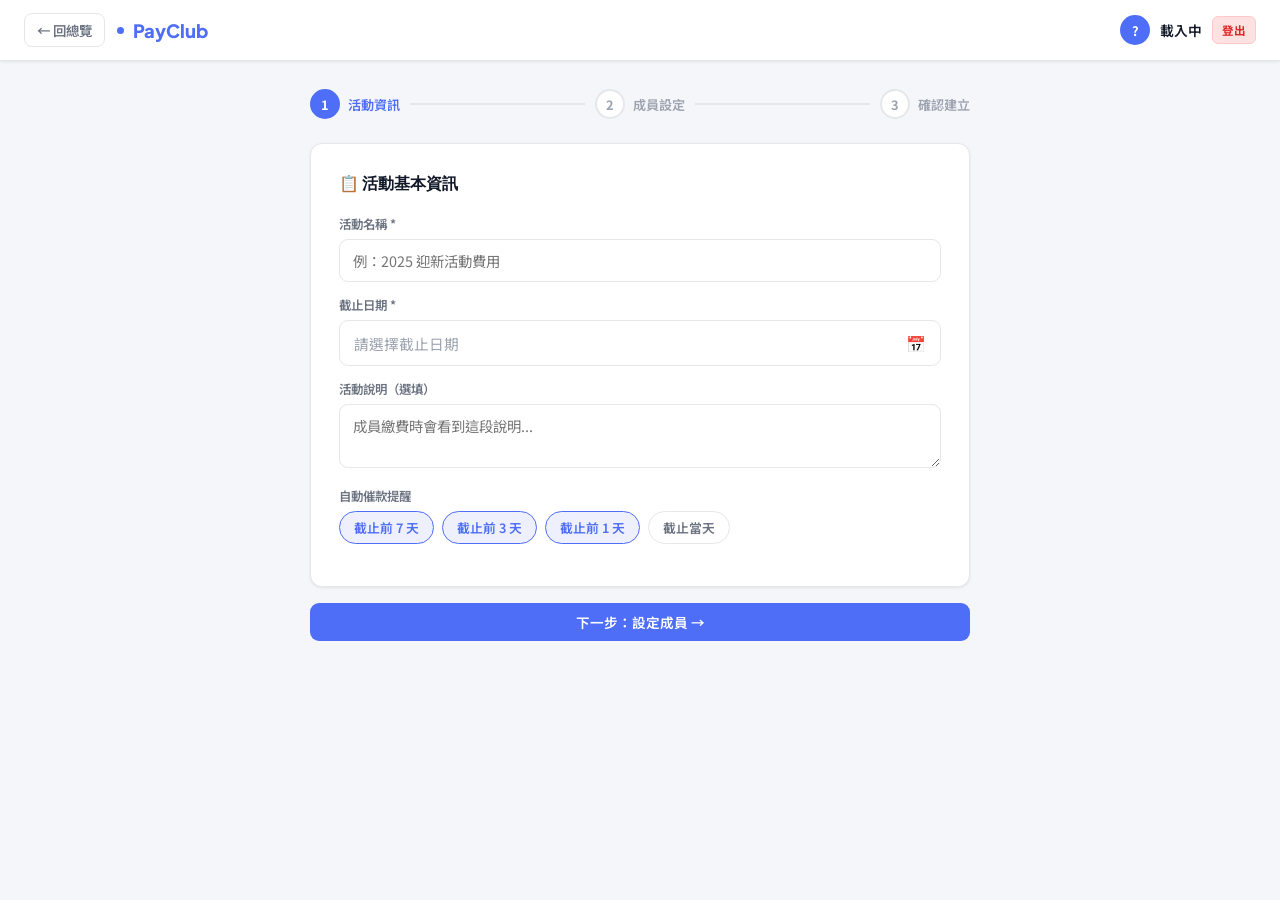
==== create.html @ ffce6f08 "Add files via upload" ====
<!DOCTYPE html>
<html lang="zh-TW">
<head>
<meta charset="UTF-8"><meta name="viewport" content="width=device-width, initial-scale=1.0">
<title>建立活動 — PayClub</title>
<link href="https://fonts.googleapis.com/css2?family=Plus+Jakarta+Sans:wght@700;800&family=Noto+Sans+TC:wght@400;500;600;700&display=swap" rel="stylesheet">
<link rel="stylesheet" href="shared.css"><script src="pc_auth.js"></script>
<style>
body{background:var(--bg);min-height:100vh;}
.top-nav{background:var(--white);border-bottom:1px solid var(--border);padding:13px 24px;display:flex;align-items:center;gap:12px;position:sticky;top:0;z-index:50;box-shadow:var(--shadow);}
.nav-back{display:inline-flex;align-items:center;gap:5px;color:var(--text2);font-size:0.84rem;font-weight:600;text-decoration:none;padding:6px 12px;border:1.5px solid var(--border);border-radius:8px;transition:all 0.15s;background:transparent;cursor:pointer;font-family:'Noto Sans TC',sans-serif;}
.nav-back:hover{border-color:var(--border2);background:var(--surface);color:var(--text);}
.nav-logo{font-family:'Plus Jakarta Sans',sans-serif;font-weight:800;font-size:1.15rem;color:var(--accent);display:flex;align-items:center;gap:7px;}
.nav-right{display:flex;align-items:center;gap:10px;margin-left:auto;}
.nav-avatar{width:30px;height:30px;border-radius:50%;background:var(--accent);color:#fff;display:flex;align-items:center;justify-content:center;font-size:0.8rem;font-weight:700;}
/* Steps */
.steps-wrap{max-width:700px;margin:28px auto 0;padding:0 20px;}
.steps{display:flex;align-items:center;width:100%;margin-bottom:24px;}
.step-item{display:flex;align-items:center;gap:8px;flex-shrink:0;}
.step-circle{width:30px;height:30px;border-radius:50%;border:2px solid var(--border);background:var(--white);display:flex;align-items:center;justify-content:center;font-size:0.8rem;font-weight:700;color:var(--text3);transition:all 0.25s;flex-shrink:0;}
.step-item.active .step-circle{border-color:var(--accent);background:var(--accent);color:#fff;}
.step-item.done .step-circle{border-color:var(--green);background:var(--green);color:#fff;}
.step-label{font-size:0.82rem;font-weight:600;color:var(--text3);}
.step-item.active .step-label{color:var(--accent);}
.step-item.done .step-label{color:var(--green);}
.step-line{flex:1;height:2px;background:var(--border);margin:0 10px;}
.step-line.done{background:var(--green);}
/* Form card */
.form-card{background:var(--white);border:1px solid var(--border);border-radius:var(--radius);padding:28px;margin-bottom:16px;box-shadow:var(--shadow);}
.form-card-title{font-family:'Plus Jakarta Sans',sans-serif;font-size:1rem;font-weight:700;margin-bottom:20px;display:flex;align-items:center;gap:8px;}
.btn-row{display:flex;gap:10px;margin-top:4px;}
/* Calendar date picker */
.date-picker-wrap{position:relative;}
.date-display{display:flex;align-items:center;justify-content:space-between;padding:10px 14px;border:1.5px solid var(--border);border-radius:9px;cursor:pointer;background:var(--white);transition:border-color 0.15s;user-select:none;}
.date-display:hover{border-color:var(--accent);}
.date-display.open{border-color:var(--accent);box-shadow:0 0 0 3px var(--accent-light);}
.date-display-text{font-size:0.92rem;font-weight:600;color:var(--text);}
.date-display-text.placeholder{color:var(--text3);font-weight:400;}
.calendar-icon{color:var(--text3);font-size:1rem;}
.calendar-popup{position:absolute;top:calc(100% + 6px);left:0;z-index:100;background:var(--white);border:1px solid var(--border);border-radius:12px;box-shadow:0 8px 32px rgba(0,0,0,0.12);padding:16px;min-width:280px;display:none;}
.calendar-popup.show{display:block;}
.cal-header{display:flex;align-items:center;justify-content:space-between;margin-bottom:14px;}
.cal-title{font-family:'Plus Jakarta Sans',sans-serif;font-size:0.95rem;font-weight:700;color:var(--text);}
.cal-nav{background:none;border:none;cursor:pointer;color:var(--text2);font-size:1.1rem;padding:4px 8px;border-radius:6px;transition:all 0.15s;}
.cal-nav:hover{background:var(--surface);color:var(--text);}
.cal-grid{display:grid;grid-template-columns:repeat(7,1fr);gap:2px;}
.cal-day-label{text-align:center;font-size:0.7rem;font-weight:700;color:var(--text3);padding:4px 0;}
.cal-day{text-align:center;padding:7px 4px;border-radius:8px;font-size:0.84rem;cursor:pointer;transition:all 0.15s;color:var(--text);}
.cal-day:hover:not(.disabled):not(.empty){background:var(--accent-light);color:var(--accent);}
.cal-day.selected{background:var(--accent);color:#fff;font-weight:700;}
.cal-day.today{font-weight:700;color:var(--accent);}
.cal-day.disabled{color:var(--text3);cursor:default;opacity:0.4;}
.cal-day.empty{cursor:default;}
/* Chips */
.chips{display:flex;gap:8px;flex-wrap:wrap;margin-top:6px;}
.chip{padding:6px 14px;border-radius:100px;font-size:0.8rem;font-weight:600;cursor:pointer;border:1.5px solid var(--border);background:var(--white);color:var(--text2);transition:all 0.15s;user-select:none;font-family:'Noto Sans TC',sans-serif;}
.chip.selected{border-color:var(--accent);background:var(--accent-light);color:var(--accent);}
/* Member stuff */
.info-note{background:var(--accent-light);border:1px solid #c7d2fe;border-radius:8px;padding:10px 14px;font-size:0.8rem;color:var(--accent);line-height:1.6;margin-bottom:14px;}
.member-add-row{display:grid;grid-template-columns:1fr auto;gap:10px;margin-bottom:12px;align-items:start;}
.member-list{display:flex;flex-direction:column;gap:6px;}
.member-tag{display:flex;align-items:center;justify-content:space-between;background:var(--surface);border:1px solid var(--border);border-radius:8px;padding:10px 14px;gap:8px;}
.member-tag-left{display:flex;align-items:center;gap:8px;flex:1;flex-wrap:wrap;}
.m-av-sm{width:26px;height:26px;border-radius:50%;background:#4f6ef7;display:flex;align-items:center;justify-content:center;font-size:0.7rem;font-weight:700;color:#fff;flex-shrink:0;}
.m-email-text{font-size:0.84rem;font-weight:600;}
.m-remove{background:none;border:none;color:var(--text3);cursor:pointer;font-size:1rem;flex-shrink:0;}
.m-remove:hover{color:var(--red);}
.role-chips{display:flex;gap:6px;flex-wrap:wrap;}
.role-chip{padding:5px 13px;border-radius:100px;font-size:0.78rem;font-weight:600;cursor:pointer;border:1.5px solid var(--border);background:var(--white);color:var(--text2);transition:all 0.15s;user-select:none;font-family:'Noto Sans TC',sans-serif;}
.role-chip.sel-payer{border-color:var(--accent);background:var(--accent-light);color:var(--accent);}
.role-chip.sel-counter{border-color:var(--orange);background:var(--orange-light);color:var(--orange);}
.role-chip.sel-admin{border-color:var(--green);background:var(--green-light);color:var(--green);}
/* Preview */
.preview-grid{display:grid;grid-template-columns:1fr 1fr;gap:10px;margin-bottom:16px;}
.prev-box{background:var(--surface);border-radius:9px;padding:12px 14px;}
.prev-label{font-size:0.68rem;color:var(--text3);font-weight:600;text-transform:uppercase;letter-spacing:0.04em;margin-bottom:3px;}
.prev-val{font-weight:700;font-size:0.9rem;color:var(--text);}
.prev-table{width:100%;border-collapse:collapse;font-size:0.84rem;}
.prev-table th{background:var(--surface);padding:8px 12px;text-align:left;font-size:0.72rem;color:var(--text2);font-weight:700;}
.prev-table td{padding:8px 12px;border-bottom:1px solid var(--border);}
.prev-table tr:last-child td{border-bottom:none;}
/* Success */
.success-box{background:var(--green-light);border:1px solid #bbf7d0;border-radius:var(--radius);padding:32px;text-align:center;}
.invite-display{background:var(--white);border:2px dashed var(--accent);border-radius:12px;padding:16px 20px;margin:14px 0;cursor:pointer;transition:all 0.15s;}
.invite-display:hover{background:var(--accent-light);}
.invite-code-big{font-family:'Plus Jakarta Sans',sans-serif;font-size:2.2rem;font-weight:800;letter-spacing:0.18em;color:var(--accent);}
.link-box{background:var(--white);border:1.5px solid var(--border);border-radius:9px;padding:11px 14px;display:flex;align-items:center;gap:10px;margin:10px 0;}
.link-url{font-size:0.79rem;color:var(--accent);flex:1;word-break:break-all;}
.copy-sm{background:var(--accent);color:#fff;border:none;padding:6px 13px;border-radius:7px;font-size:0.76rem;font-weight:700;cursor:pointer;font-family:'Noto Sans TC',sans-serif;}
.content-wrap{max-width:700px;margin:0 auto;padding:0 20px 40px;}
</style>
</head>
<body>
<nav class="top-nav">
  <button class="nav-back" onclick="location.href='dashboard.html'">← 回總覽</button>
  <div class="nav-logo"><div style="width:7px;height:7px;background:var(--accent);border-radius:50%;display:inline-block;margin-right:2px"></div>PayClub</div>
  <div class="nav-right">
    <div class="nav-avatar" id="navAvatar">?</div>
    <div style="font-size:0.86rem;font-weight:600" id="navName">載入中</div>
    <button class="logout-btn" onclick="PC_logout()">登出</button>
  </div>
</nav>

<div class="steps-wrap">
  <div class="steps">
    <div class="step-item active" id="si1"><div class="step-circle">1</div><div class="step-label">活動資訊</div></div>
    <div class="step-line" id="sl1"></div>
    <div class="step-item" id="si2"><div class="step-circle">2</div><div class="step-label">成員設定</div></div>
    <div class="step-line" id="sl2"></div>
    <div class="step-item" id="si3"><div class="step-circle">3</div><div class="step-label">確認建立</div></div>
  </div>
</div>

<div class="content-wrap">
  <!-- STEP 1 -->
  <div id="s1">
    <div class="form-card">
      <div class="form-card-title">📋 活動基本資訊</div>
      <div class="form-group">
        <label class="form-label">活動名稱 *</label>
        <input type="text" id="s1Title" class="form-input" placeholder="例：2025 迎新活動費用" onkeydown="if(event.key==='Enter')goStep2()">
      </div>
      <div class="form-group">
        <label class="form-label">截止日期 *</label>
        <div class="date-picker-wrap">
          <div class="date-display" id="dateDisplay" onclick="toggleCalendar()">
            <span class="date-display-text placeholder" id="dateDisplayText">請選擇截止日期</span>
            <span class="calendar-icon">📅</span>
          </div>
          <div class="calendar-popup" id="calendarPopup">
            <div class="cal-header">
              <button class="cal-nav" onclick="calNav(-1)">‹</button>
              <div class="cal-title" id="calTitle"></div>
              <button class="cal-nav" onclick="calNav(1)">›</button>
            </div>
            <div class="cal-grid" id="calGrid"></div>
          </div>
        </div>
      </div>
      <div class="form-group">
        <label class="form-label">活動說明（選填）</label>
        <textarea id="s1Desc" class="form-input" rows="2" placeholder="成員繳費時會看到這段說明..."></textarea>
      </div>
      <div class="form-group">
        <label class="form-label">自動催款提醒</label>
        <div class="chips">
          <div class="chip selected" onclick="this.classList.toggle('selected')">截止前 7 天</div>
          <div class="chip selected" onclick="this.classList.toggle('selected')">截止前 3 天</div>
          <div class="chip selected" onclick="this.classList.toggle('selected')">截止前 1 天</div>
          <div class="chip" onclick="this.classList.toggle('selected')">截止當天</div>
        </div>
      </div>
    </div>
    <div class="btn-row"><button class="btn btn-primary" style="flex:1;justify-content:center" onclick="goStep2()">下一步：設定成員 →</button></div>
  </div>

  <!-- STEP 2 -->
  <div id="s2" style="display:none">
    <div class="form-card">
      <div class="form-card-title">👥 預先邀請成員（選填）</div>
      <div class="info-note">💡 預先邀請的成員會收到通知確認是否加入。確認前狀態為「未加入」。繳費者也可透過邀請碼自行申請。</div>
      <div class="member-add-row">
        <div>
          <input type="email" id="addEmail" class="form-input" placeholder="member@email.com" onkeydown="if(event.key==='Enter')addMember()" style="margin-bottom:8px">
          <div style="font-size:0.78rem;font-weight:600;color:var(--text2);margin-bottom:6px">選擇在此活動的角色（可多選）</div>
          <div class="role-chips" id="roleChipsInput">
            <div class="role-chip" data-role="payer" onclick="toggleRoleChip(this)">💳 繳費者</div>
            <div class="role-chip" data-role="counter" onclick="toggleRoleChip(this)">📊 統計者</div>
            <div class="role-chip" data-role="admin" onclick="toggleRoleChip(this)">👑 管理員</div>
          </div>
        </div>
        <button class="btn btn-primary" onclick="addMember()" style="align-self:flex-start;white-space:nowrap">＋ 新增</button>
      </div>
      <div class="member-list" id="memberList">
        <div style="text-align:center;padding:16px;color:var(--text3);font-size:0.84rem">尚未預先邀請成員</div>
      </div>
    </div>
    <div class="btn-row">
      <button class="btn btn-ghost" onclick="goStep(1)">← 上一步</button>
      <button class="btn btn-primary" style="flex:1;justify-content:center" onclick="goStep3()">下一步：確認建立 →</button>
    </div>
  </div>

  <!-- STEP 3 -->
  <div id="s3" style="display:none">
    <div class="form-card">
      <div class="form-card-title">✅ 確認活動資訊</div>
      <div class="preview-grid" id="previewInfo"></div>
      <div style="font-size:0.78rem;font-weight:700;color:var(--text2);margin-bottom:8px;text-transform:uppercase;letter-spacing:0.04em">預先邀請成員</div>
      <table class="prev-table"><thead><tr><th>Email</th><th>角色</th></tr></thead><tbody id="previewMembers"></tbody></table>
    </div>
    <div class="btn-row">
      <button class="btn btn-ghost" onclick="goStep(2)">← 上一步</button>
      <button class="btn btn-primary" style="flex:1;justify-content:center" onclick="submitCreate()">🚀 建立活動</button>
    </div>
  </div>

  <!-- SUCCESS -->
  <div id="sSuccess" style="display:none">
    <div class="success-box">
      <div style="font-size:2.2rem;margin-bottom:10px">🎉</div>
      <div style="font-family:'Plus Jakarta Sans',sans-serif;font-size:1.3rem;font-weight:800;margin-bottom:6px;color:var(--green)">活動建立成功！</div>
      <div style="font-size:0.88rem;color:var(--text2);margin-bottom:4px">已通知預先邀請的成員確認加入</div>
      <div class="invite-display" onclick="copyInviteCode()">
        <div class="invite-code-big" id="inviteCodeDisp">——</div>
        <div style="font-size:0.75rem;color:var(--text2);margin-top:5px">📋 點擊複製邀請碼</div>
      </div>
      <div style="font-size:0.78rem;color:var(--text2);margin-bottom:4px">或分享收款連結</div>
      <div class="link-box">
        <div class="link-url" id="generatedLink">—</div>
        <button class="copy-sm" onclick="copyLink()">複製</button>
      </div>
      <div style="display:flex;gap:10px;justify-content:center;margin-top:12px">
        <button class="btn btn-ghost" onclick="location.href='dashboard.html'">回總覽</button>
        <button class="btn btn-primary" onclick="goToEvent()">查看活動 →</button>
      </div>
    </div>
  </div>
</div>

<div class="toast" id="toast"></div>
<script>
// ── Calendar ──
let calYear, calMonth, selectedDate = null;

function initCalendar() {
  const def = new Date(); def.setDate(def.getDate() + 14);
  calYear = def.getFullYear(); calMonth = def.getMonth();
  renderCalendar();
}
function toggleCalendar() {
  const popup = document.getElementById('calendarPopup');
  const disp = document.getElementById('dateDisplay');
  popup.classList.toggle('show');
  disp.classList.toggle('open');
  // Close on outside click
  if (popup.classList.contains('show')) {
    setTimeout(() => document.addEventListener('click', closeCal), 0);
  }
}
function closeCal(e) {
  const wrap = document.querySelector('.date-picker-wrap');
  if (!wrap.contains(e.target)) {
    document.getElementById('calendarPopup').classList.remove('show');
    document.getElementById('dateDisplay').classList.remove('open');
    document.removeEventListener('click', closeCal);
  }
}
function calNav(dir) {
  calMonth += dir;
  if (calMonth > 11) { calMonth = 0; calYear++; }
  if (calMonth < 0) { calMonth = 11; calYear--; }
  renderCalendar();
}
function renderCalendar() {
  const months = ['1月','2月','3月','4月','5月','6月','7月','8月','9月','10月','11月','12月'];
  document.getElementById('calTitle').textContent = calYear + ' ' + months[calMonth];
  const grid = document.getElementById('calGrid');
  const days = ['日','一','二','三','四','五','六'];
  let html = days.map(d => `<div class="cal-day-label">${d}</div>`).join('');
  const firstDay = new Date(calYear, calMonth, 1).getDay();
  const daysInMonth = new Date(calYear, calMonth + 1, 0).getDate();
  const today = new Date(); today.setHours(0,0,0,0);
  for (let i = 0; i < firstDay; i++) html += `<div class="cal-day empty"></div>`;
  for (let d = 1; d <= daysInMonth; d++) {
    const date = new Date(calYear, calMonth, d);
    const isPast = date < today;
    const isToday = date.toDateString() === today.toDateString();
    const isSelected = selectedDate && date.toDateString() === selectedDate.toDateString();
    let cls = 'cal-day';
    if (isPast) cls += ' disabled';
    if (isToday) cls += ' today';
    if (isSelected) cls += ' selected';
    const click = isPast ? '' : `onclick="selectDate(${calYear},${calMonth},${d})"`;
    html += `<div class="${cls}" ${click}>${d}</div>`;
  }
  grid.innerHTML = html;
}
function selectDate(y, m, d) {
  selectedDate = new Date(y, m, d);
  const months = ['1月','2月','3月','4月','5月','6月','7月','8月','9月','10月','11月','12月'];
  const txt = document.getElementById('dateDisplayText');
  txt.textContent = y + '年 ' + months[m] + ' ' + d + '日';
  txt.classList.remove('placeholder');
  renderCalendar();
  // Close popup
  document.getElementById('calendarPopup').classList.remove('show');
  document.getElementById('dateDisplay').classList.remove('open');
  document.removeEventListener('click', closeCal);
}
function getSelectedDateStr() {
  if (!selectedDate) return null;
  const y = selectedDate.getFullYear();
  const m = String(selectedDate.getMonth() + 1).padStart(2, '0');
  const d = String(selectedDate.getDate()).padStart(2, '0');
  return `${y}-${m}-${d}`;
}

// ── Steps ──
function goStep(n) {
  [1,2,3].forEach(i => {
    document.getElementById('s'+i).style.display = i===n ? 'block' : 'none';
    document.getElementById('si'+i).className = 'step-item' + (i<n?' done':i===n?' active':'');
    if(i<3) document.getElementById('sl'+i).className = 'step-line' + (i<n?' done':'');
  });
  document.getElementById('sSuccess').style.display = 'none';
}
function goStep2() {
  const title = document.getElementById('s1Title').value.trim();
  if (!title) { PC_toast('請填寫活動名稱'); document.getElementById('s1Title').focus(); return; }
  if (!selectedDate) { PC_toast('請選擇截止日期'); return; }
  goStep(2);
}
function goStep3() {
  const dl = getSelectedDateStr();
  const title = document.getElementById('s1Title').value.trim();
  const months = ['1月','2月','3月','4月','5月','6月','7月','8月','9月','10月','11月','12月'];
  const dlDisplay = selectedDate ? selectedDate.getFullYear()+'年 '+months[selectedDate.getMonth()]+' '+selectedDate.getDate()+'日' : '';
  document.getElementById('previewInfo').innerHTML = `
    <div class="prev-box"><div class="prev-label">活動名稱</div><div class="prev-val">${title}</div></div>
    <div class="prev-box"><div class="prev-label">截止日期</div><div class="prev-val">${dlDisplay}</div></div>
    <div class="prev-box"><div class="prev-label">預先邀請</div><div class="prev-val">${members.length} 人</div></div>
    <div class="prev-box"><div class="prev-label">收款金額</div><div class="prev-val" style="color:var(--accent)">建立後在活動頁設定</div></div>`;
  document.getElementById('previewMembers').innerHTML = members.length
    ? members.map(m => `<tr><td>${m.email}</td><td>${m.roles.map(r=>`<span class="badge ${ROLE_BADGE[r]}" style="font-size:0.7rem;margin-right:3px">${ROLE_LABELS[r]}</span>`).join('')}</td></tr>`).join('')
    : '<tr><td colspan="2" style="color:var(--text3);text-align:center">無</td></tr>';
  goStep(3);
}

// ── Roles ──
const ROLE_SEL = {payer:'sel-payer',counter:'sel-counter',admin:'sel-admin'};
const ROLE_LABELS = {payer:'繳費者',counter:'統計者',admin:'管理員'};
const ROLE_BADGE = {payer:'badge-blue',counter:'badge-orange',admin:'badge-green'};
function toggleRoleChip(el) { const cls=ROLE_SEL[el.dataset.role]; if(cls) el.classList.toggle(cls); }
function getSelectedRoles() { return Array.from(document.querySelectorAll('#roleChipsInput .role-chip')).filter(el=>Object.values(ROLE_SEL).some(c=>el.classList.contains(c))).map(el=>el.dataset.role); }

// ── Members ──
let members = [];
function addMember() {
  const email = document.getElementById('addEmail').value.trim();
  const roles = getSelectedRoles();
  if (!email || !email.includes('@')) { PC_toast('請輸入有效 Email'); return; }
  if (!roles.length) { PC_toast('請至少選擇一個角色'); return; }
  if (members.find(m => m.email === email)) { PC_toast('此 Email 已新增'); return; }
  members.push({email, name:email.split('@')[0], roles, role:roles[0]});
  document.getElementById('addEmail').value = '';
  document.querySelectorAll('#roleChipsInput .role-chip').forEach(el => { Object.values(ROLE_SEL).forEach(c => el.classList.remove(c)); });
  renderMemberList();
}
function removeMember(i) { members.splice(i,1); renderMemberList(); }
function renderMemberList() {
  const list = document.getElementById('memberList');
  if (!members.length) { list.innerHTML='<div style="text-align:center;padding:16px;color:var(--text3);font-size:0.84rem">尚未預先邀請成員</div>'; return; }
  list.innerHTML = members.map((m,i) => `<div class="member-tag"><div class="member-tag-left"><div class="m-av-sm">${m.email.slice(0,1).toUpperCase()}</div><div class="m-email-text">${m.email}</div>${m.roles.map(r=>`<span class="badge ${ROLE_BADGE[r]}" style="font-size:0.68rem">${ROLE_LABELS[r]}</span>`).join('')}<span class="badge badge-orange" style="font-size:0.68rem">未加入</span></div><button class="m-remove" onclick="removeMember(${i})">✕</button></div>`).join('');
}

// ── Submit ──
let createdId = null, createdCode = '';
function submitCreate() {
  const user = PC_getUser();
  const title = document.getElementById('s1Title').value.trim();
  const dl = getSelectedDateStr();
  const desc = document.getElementById('s1Desc').value.trim();
  const code = PC_genInviteCode(); createdId = 'e'+Date.now(); createdCode = code;
  const memberList = members.map(m => ({email:m.email,name:m.name,roles:m.roles,role:m.roles[0],status:'pending_invite',paidAt:'',customAmount:null,txId:'',remark:'',payMethod:'',txHistory:[]}));
  const newEvt = {id:createdId,title,ownerEmail:user.email,amountMode:'per_person',amount:0,deadline:dl,desc,status:'active',inviteCode:code,members:memberList};
  const evts = PC_getEvents(); evts.unshift(newEvt); PC_saveEvents(evts);
  memberList.forEach(m => { PC_sendNotify(m.email,'活動邀請確認 🎫',`「${title}」的管理員邀請你以【${m.roles.map(r=>ROLE_LABELS[r]).join('、')}】身份加入。`,'invite'); });
  document.getElementById('inviteCodeDisp').textContent = code;
  document.getElementById('generatedLink').textContent = location.href.replace('create.html','pay.html')+'?event='+createdId;
  [1,2,3].forEach(i => document.getElementById('s'+i).style.display='none');
  document.getElementById('sSuccess').style.display = 'block';
}
function copyInviteCode() { PC_copyText(createdCode,'🔑 邀請碼已複製：'+createdCode); }
function copyLink() { PC_copyText(document.getElementById('generatedLink').textContent,'🔗 連結已複製'); }
function goToEvent() { location.href='event.html?id='+createdId; }

// ── Init ──
const user = PC_requireAdmin(); if(!user) throw new Error('r');
document.getElementById('navAvatar').textContent = (user.name||user.email||'?').slice(0,1).toUpperCase();
document.getElementById('navName').textContent = user.name||user.email||'使用者';
initCalendar();
</script>
</body></html>
---- shared.css ----
/* PayClub Shared Styles v3 — Mobile First */
:root{
  --bg:#f5f6fa; --white:#ffffff; --surface:#f0f1f6;
  --accent:#4f6ef7; --accent-light:#eef0fe; --accent-dark:#3a56d4;
  --green:#16a34a; --green-light:#dcfce7;
  --orange:#d97706; --orange-light:#fef3c7;
  --red:#dc2626; --red-light:#fee2e2;
  --text:#111827; --text2:#6b7280; --text3:#9ca3af;
  --border:#e5e7eb; --border2:#d1d5db;
  --shadow:0 1px 3px rgba(0,0,0,0.08);
  --shadow-md:0 4px 16px rgba(0,0,0,0.08);
  --radius:12px;
  --sidebar-w:220px;
}
*{margin:0;padding:0;box-sizing:border-box;}
html{font-size:16px;}
body{background:var(--bg);color:var(--text);font-family:'Noto Sans TC','Plus Jakarta Sans',sans-serif;}

/* ── MOBILE NAV (hamburger) ── */
.mobile-nav{display:none;position:fixed;top:0;left:0;right:0;z-index:80;background:var(--white);border-bottom:1px solid var(--border);padding:12px 16px;align-items:center;justify-content:space-between;box-shadow:var(--shadow);}
.mobile-nav-logo{font-family:'Plus Jakarta Sans',sans-serif;font-weight:800;font-size:1.1rem;color:var(--accent);display:flex;align-items:center;gap:6px;}
.hamburger{background:none;border:1px solid var(--border);border-radius:8px;padding:7px 10px;cursor:pointer;font-size:1.1rem;color:var(--text2);}
.mobile-overlay{display:none;position:fixed;inset:0;background:rgba(0,0,0,0.4);z-index:89;}
.mobile-overlay.show{display:block;}

/* ── SIDEBAR ── */
.sidebar{width:var(--sidebar-w);background:var(--white);border-right:1px solid var(--border);display:flex;flex-direction:column;position:fixed;top:0;bottom:0;z-index:90;box-shadow:var(--shadow);transition:transform 0.25s ease;}
.sidebar-logo{padding:20px 18px;border-bottom:1px solid var(--border);display:flex;align-items:center;gap:8px;font-family:'Plus Jakarta Sans',sans-serif;font-weight:800;font-size:1.15rem;color:var(--accent);}
.logo-dot{width:8px;height:8px;background:var(--accent);border-radius:50%;}
.sidebar-nav{padding:10px 8px;flex:1;overflow-y:auto;}
.nav-section{font-size:0.66rem;font-weight:700;color:var(--text3);letter-spacing:0.08em;text-transform:uppercase;padding:10px 10px 4px;margin-top:4px;}
.nav-item{display:flex;align-items:center;gap:10px;padding:10px 12px;border-radius:9px;color:var(--text2);font-size:0.86rem;font-weight:500;cursor:pointer;transition:all 0.15s;margin-bottom:2px;text-decoration:none;}
.nav-item:hover{background:var(--surface);color:var(--text);}
.nav-item.active{background:var(--accent-light);color:var(--accent);font-weight:600;}
.nav-item .icon{font-size:1rem;width:18px;text-align:center;flex-shrink:0;}
.nav-event{font-size:0.81rem;padding:6px 10px 6px 38px;border-radius:8px;color:var(--text2);display:flex;align-items:center;justify-content:space-between;text-decoration:none;transition:all 0.15s;margin-bottom:2px;}
.nav-event:hover{background:var(--surface);color:var(--text);}
.nav-event.current{background:var(--accent-light);color:var(--accent);font-weight:600;}
.sidebar-bottom{padding:10px 8px;border-top:1px solid var(--border);}
.user-card{display:flex;align-items:center;gap:8px;padding:10px 12px;border-radius:9px;background:var(--surface);}
.avatar{width:30px;height:30px;border-radius:50%;background:var(--accent);display:flex;align-items:center;justify-content:center;font-size:0.78rem;font-weight:700;color:#fff;flex-shrink:0;}
.user-info{flex:1;min-width:0;}
.user-name{font-size:0.83rem;font-weight:600;white-space:nowrap;overflow:hidden;text-overflow:ellipsis;}
.user-role{font-size:0.68rem;color:var(--text3);}
.logout-btn{background:var(--red-light);border:1px solid #fecaca;color:var(--red);cursor:pointer;font-size:0.72rem;font-weight:700;padding:5px 9px;border-radius:6px;transition:all 0.15s;font-family:'Noto Sans TC',sans-serif;white-space:nowrap;flex-shrink:0;}
.logout-btn:hover{background:#fecaca;}

/* ── MAIN ── */
.main{margin-left:var(--sidebar-w);flex:1;padding:28px 32px;min-height:100vh;}
.topbar{display:flex;align-items:flex-start;justify-content:space-between;margin-bottom:24px;gap:12px;flex-wrap:wrap;}
.page-title{font-family:'Plus Jakarta Sans',sans-serif;font-size:1.5rem;font-weight:800;color:var(--text);letter-spacing:-0.02em;}
.page-sub{color:var(--text2);font-size:0.86rem;margin-top:4px;}
.topbar-actions{display:flex;gap:8px;flex-wrap:wrap;flex-shrink:0;}

/* ── BUTTONS ── */
.btn{padding:9px 16px;border-radius:9px;font-size:0.85rem;font-weight:600;cursor:pointer;border:none;font-family:'Noto Sans TC',sans-serif;transition:all 0.15s;display:inline-flex;align-items:center;gap:6px;text-decoration:none;}
.btn-primary{background:var(--accent);color:#fff!important;}
.btn-primary:hover{background:var(--accent-dark);transform:translateY(-1px);box-shadow:0 4px 12px rgba(79,110,247,0.3);}
.btn-secondary{background:var(--white);color:var(--text);border:1.5px solid var(--border);}
.btn-secondary:hover{border-color:var(--border2);background:var(--surface);}
.btn-ghost{background:transparent;color:var(--text2);border:1.5px solid var(--border);}
.btn-ghost:hover{background:var(--surface);color:var(--text);}
.btn-danger{background:var(--red-light);color:var(--red);border:1px solid #fecaca;}
.btn-danger:hover{background:#fecaca;}
.btn-green{background:var(--green-light);color:var(--green);border:1px solid #bbf7d0;}
.btn-green:hover{background:#bbf7d0;}

/* ── CARDS ── */
.card{background:var(--white);border:1px solid var(--border);border-radius:var(--radius);box-shadow:var(--shadow);}

/* ── BADGES ── */
.badge{display:inline-flex;align-items:center;padding:2px 9px;border-radius:100px;font-size:0.7rem;font-weight:700;}
.badge-green{background:var(--green-light);color:var(--green);}
.badge-orange{background:var(--orange-light);color:var(--orange);}
.badge-red{background:var(--red-light);color:var(--red);}
.badge-gray{background:var(--surface);color:var(--text2);}
.badge-blue{background:var(--accent-light);color:var(--accent);}

/* ── FORM ── */
.form-group{margin-bottom:14px;}
.form-label{display:block;font-size:0.78rem;font-weight:600;color:var(--text2);margin-bottom:6px;}
.form-input{width:100%;background:var(--white);border:1.5px solid var(--border);border-radius:9px;padding:10px 13px;color:var(--text);font-size:0.9rem;font-family:'Noto Sans TC',sans-serif;outline:none;transition:border-color 0.15s;}
.form-input:focus{border-color:var(--accent);}
select.form-input{cursor:pointer;}
textarea.form-input{resize:vertical;}

/* ── PROGRESS ── */
.progress-bar{height:6px;background:var(--surface);border-radius:100px;overflow:hidden;}
.progress-fill{height:100%;border-radius:100px;background:linear-gradient(90deg,var(--accent),#06b6d4);transition:width 0.8s cubic-bezier(0.16,1,0.3,1);}
.progress-fill.green{background:linear-gradient(90deg,var(--green),#4ade80);}

/* ── TOAST ── */
.toast{position:fixed;bottom:20px;right:20px;background:var(--text);color:#fff;border-radius:10px;padding:11px 16px;font-size:0.85rem;transform:translateY(60px);opacity:0;transition:all 0.3s;z-index:9999;box-shadow:var(--shadow-md);max-width:280px;}
.toast.show{transform:translateY(0);opacity:1;}

/* ── MODAL ── */
.overlay{position:fixed;inset:0;background:rgba(0,0,0,0.4);backdrop-filter:blur(2px);z-index:200;display:none;align-items:center;justify-content:center;padding:16px;}
.overlay.show{display:flex;}
.modal{background:var(--white);border-radius:16px;padding:24px;width:100%;max-width:460px;box-shadow:0 20px 60px rgba(0,0,0,0.15);animation:slideUp 0.22s ease;max-height:90vh;overflow-y:auto;}
@keyframes slideUp{from{opacity:0;transform:translateY(14px)}to{opacity:1;transform:translateY(0)}}
.modal-title{font-family:'Plus Jakarta Sans',sans-serif;font-size:1.1rem;font-weight:800;margin-bottom:16px;}
.modal-actions{display:flex;gap:8px;margin-top:16px;}

/* ── RESPONSIVE ── */
@media(max-width:768px){
  .mobile-nav{display:flex;}
  .sidebar{transform:translateX(-100%);top:0;}
  .sidebar.open{transform:translateX(0);}
  .main{margin-left:0;padding:70px 16px 24px;}
  .topbar{flex-direction:column;align-items:flex-start;}
  .topbar-actions{width:100%;}
  .topbar-actions .btn{flex:1;justify-content:center;}
  .page-title{font-size:1.3rem;}
}
@media(max-width:480px){
  .main{padding:64px 12px 20px;}
  .btn{padding:8px 12px;font-size:0.82rem;}
}
/* ── 通知中心標籤 ── */
.nav-item .badge-notify{background:var(--red);color:#fff;font-size:0.65rem;padding:1px 5px;border-radius:100px;margin-left:auto;}
.dot-notify{width:8px;height:8px;background:var(--red);border-radius:50%;position:absolute;top:10px;right:12px;border:2px solid var(--white);}

/* ── 多選角色彈窗專用 ── */
.role-option{display:flex;align-items:center;gap:10px;padding:12px;background:var(--surface);border-radius:9px;margin-bottom:8px;cursor:pointer;transition:all 0.15s;border:1.5px solid transparent;}
.role-option:hover{background:var(--accent-light);}
.role-option.selected{border-color:var(--accent);background:var(--accent-light);}
.role-check{width:18px;height:18px;border-radius:4px;border:2px solid var(--border2);display:flex;align-items:center;justify-content:center;transition:all 0.15s;}
.role-option.selected .role-check{background:var(--accent);border-color:var(--accent);}
.role-option.selected .role-check::after{content:'✓';color:#fff;font-size:0.7rem;font-weight:700;}

/* ── 列表顯示「已退出」 ── */
.status-exited{opacity:0.6;filter:grayscale(1);}
/* ── 側邊欄下拉選單 ── */
.sidebar-menu-header { font-size:0.7rem; font-weight:700; color:var(--text3); letter-spacing:0.05em; padding:12px 10px 6px; margin-top:4px; display:flex; justify-content:space-between; align-items:center; cursor:pointer; user-select:none; transition:color 0.15s; }
.sidebar-menu-header:hover { color:var(--accent); }
.sidebar-menu-list { display:none; flex-direction:column; }
.sidebar-menu-list.open { display:flex; }
.chevron { transition:transform 0.2s; font-size:0.6rem; }
.chevron.open { transform:rotate(180deg); }

/* ── 儀表板分類過濾器 ── */
.dash-filter-wrap { display:flex; background:var(--surface); border-radius:8px; padding:3px; gap:2px; }
.dash-filter-btn { background:transparent; border:none; padding:5px 14px; font-size:0.78rem; font-weight:600; color:var(--text2); border-radius:6px; cursor:pointer; transition:all 0.15s; font-family:'Noto Sans TC',sans-serif; }
.dash-filter-btn:hover { color:var(--text); }
.dash-filter-btn.active { background:var(--white); color:var(--accent); box-shadow:var(--shadow); }
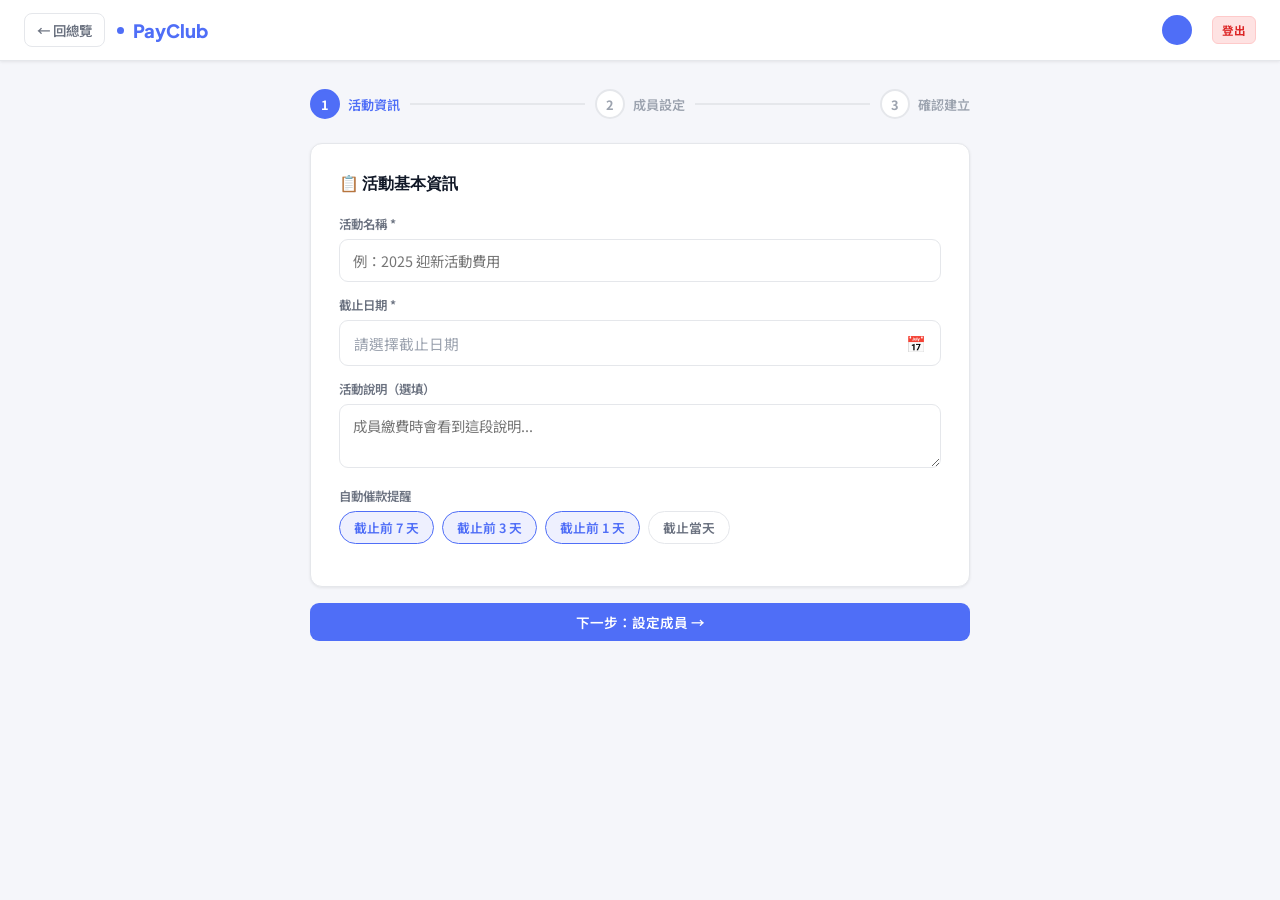
==== commit 16458c55: "Update create.html" ====
--- a/create.html
+++ b/create.html
@@ -95,8 +95,8 @@
   <button class="nav-back" onclick="location.href='dashboard.html'">← 回總覽</button>
   <div class="nav-logo"><div style="width:7px;height:7px;background:var(--accent);border-radius:50%;display:inline-block;margin-right:2px"></div>PayClub</div>
   <div class="nav-right">
-    <div class="nav-avatar" id="navAvatar">?</div>
-    <div style="font-size:0.86rem;font-weight:600" id="navName">載入中</div>
+    <div class="nav-avatar" id="navAvatar"></div>
+    <div style="font-size:0.86rem;font-weight:600" id="navName"></div>
     <button class="logout-btn" onclick="PC_logout()">登出</button>
   </div>
 </nav>
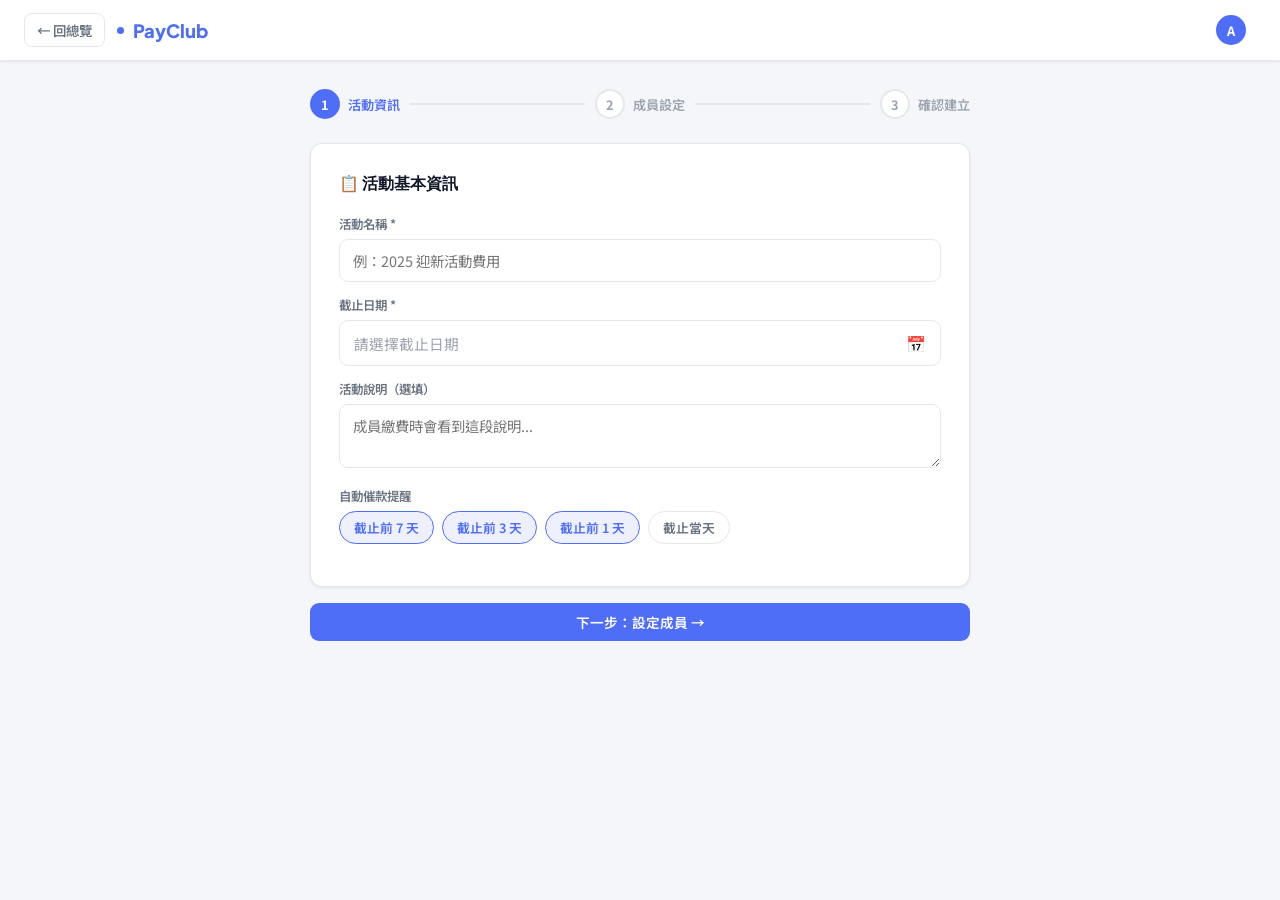
==== commit bccdd133: "Add user avatar and name to navigation bar" ====
--- a/create.html
+++ b/create.html
@@ -95,10 +95,9 @@
   <button class="nav-back" onclick="location.href='dashboard.html'">← 回總覽</button>
   <div class="nav-logo"><div style="width:7px;height:7px;background:var(--accent);border-radius:50%;display:inline-block;margin-right:2px"></div>PayClub</div>
   <div class="nav-right">
-    <div class="nav-avatar" id="navAvatar"></div>
-    <div style="font-size:0.86rem;font-weight:600" id="navName"></div>
-    <button class="logout-btn" onclick="PC_logout()">登出</button>
-  </div>
+    <div class="nav-avatar" id="navAvatar">A</div>
+    <div id="navName"></div>
+  </div>  
 </nav>
 
 <div class="steps-wrap">
@@ -123,7 +122,7 @@
       <div class="form-group">
         <label class="form-label">截止日期 *</label>
         <div class="date-picker-wrap">
-          <div class="date-display" id="dateDisplay" onclick="toggleCalendar()">
+          <div class="date-display" id="dateDisplay" onclick="toggleCalendar(event)">
             <span class="date-display-text placeholder" id="dateDisplayText">請選擇截止日期</span>
             <span class="calendar-icon">📅</span>
           </div>
@@ -220,6 +219,10 @@
 
 <div class="toast" id="toast"></div>
 <script>
+const user=PC_requireLogin();if(!user)throw new Error('r');
+document.getElementById('navAvatar').textContent=user.name.slice(0,1);
+document.getElementById('navName').textContent=user.name;
+  
 // ── Calendar ──
 let calYear, calMonth, selectedDate = null;
 
@@ -228,14 +231,17 @@
   calYear = def.getFullYear(); calMonth = def.getMonth();
   renderCalendar();
 }
-function toggleCalendar() {
+function toggleCalendar(e) {
+  e.stopPropagation(); 
+
   const popup = document.getElementById('calendarPopup');
   const disp = document.getElementById('dateDisplay');
+
   popup.classList.toggle('show');
   disp.classList.toggle('open');
-  // Close on outside click
+
   if (popup.classList.contains('show')) {
-    setTimeout(() => document.addEventListener('click', closeCal), 0);
+    document.addEventListener('click', closeCal);
   }
 }
 function closeCal(e) {
@@ -375,10 +381,7 @@
 function copyLink() { PC_copyText(document.getElementById('generatedLink').textContent,'🔗 連結已複製'); }
 function goToEvent() { location.href='event.html?id='+createdId; }
 
-// ── Init ──
-const user = PC_requireAdmin(); if(!user) throw new Error('r');
-document.getElementById('navAvatar').textContent = (user.name||user.email||'?').slice(0,1).toUpperCase();
-document.getElementById('navName').textContent = user.name||user.email||'使用者';
+
 initCalendar();
 </script>
 </body></html>
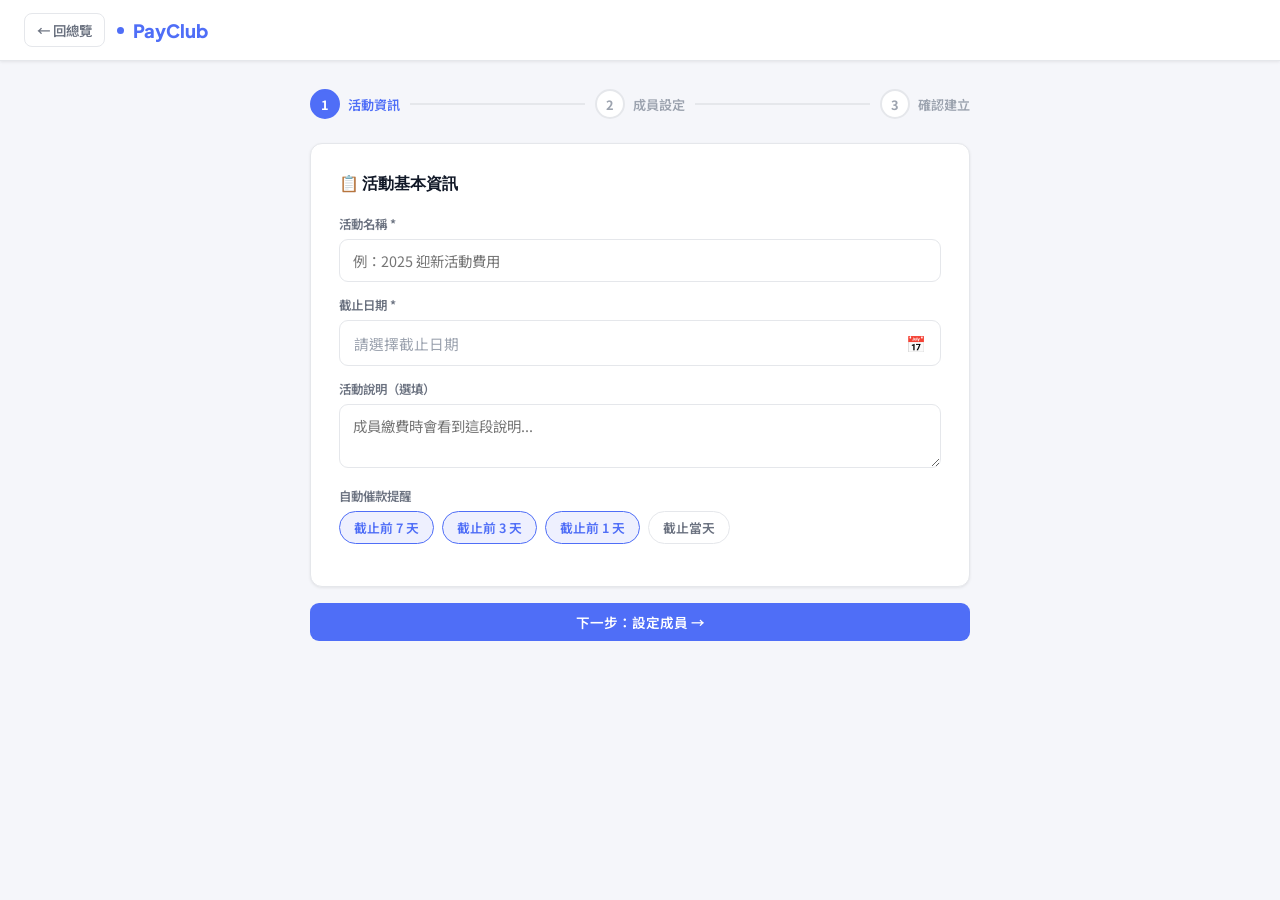
==== commit 87da49e0: "Update create.html" ====
--- a/create.html
+++ b/create.html
@@ -94,10 +94,6 @@
 <nav class="top-nav">
   <button class="nav-back" onclick="location.href='dashboard.html'">← 回總覽</button>
   <div class="nav-logo"><div style="width:7px;height:7px;background:var(--accent);border-radius:50%;display:inline-block;margin-right:2px"></div>PayClub</div>
-  <div class="nav-right">
-    <div class="nav-avatar" id="navAvatar">A</div>
-    <div id="navName"></div>
-  </div>  
 </nav>
 
 <div class="steps-wrap">
@@ -219,9 +215,7 @@
 
 <div class="toast" id="toast"></div>
 <script>
-const user=PC_requireLogin();if(!user)throw new Error('r');
-document.getElementById('navAvatar').textContent=user.name.slice(0,1);
-document.getElementById('navName').textContent=user.name;
+
   
 // ── Calendar ──
 let calYear, calMonth, selectedDate = null;
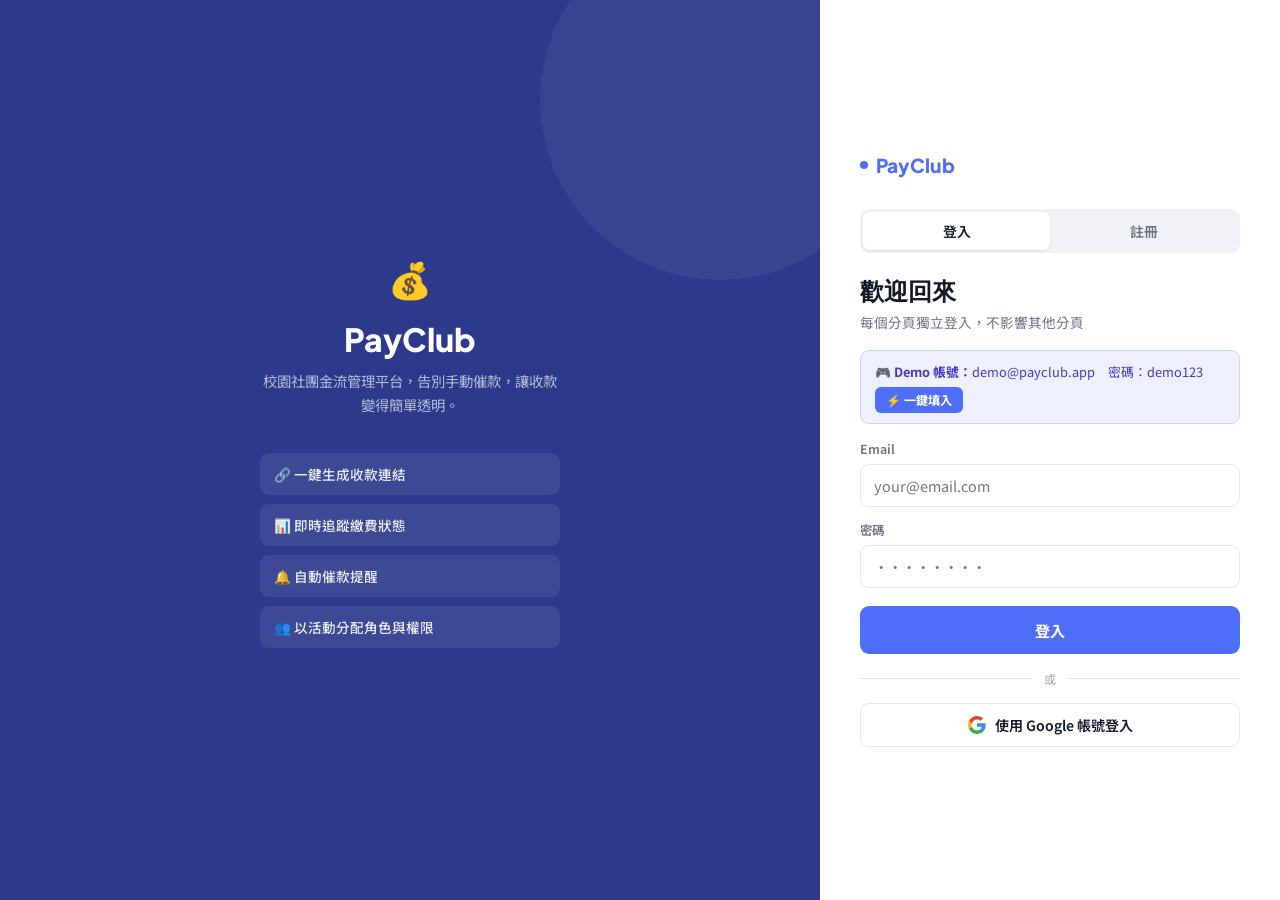
==== commit 39007555: "Add files via upload" ====
--- a/create.html
+++ b/create.html
@@ -37,9 +37,14 @@
 .date-display-text{font-size:0.92rem;font-weight:600;color:var(--text);}
 .date-display-text.placeholder{color:var(--text3);font-weight:400;}
 .calendar-icon{color:var(--text3);font-size:1rem;}
-.calendar-popup{position:absolute;top:calc(100% + 6px);left:0;z-index:100;background:var(--white);border:1px solid var(--border);border-radius:12px;box-shadow:0 8px 32px rgba(0,0,0,0.12);padding:16px;min-width:280px;display:none;}
+.calendar-popup{position:absolute;top:calc(100% + 6px);left:0;z-index:10000;background:var(--white);border:1px solid var(--border);border-radius:12px;box-shadow:0 8px 32px rgba(0,0,0,0.12);padding:16px;min-width:280px;display:none;}
 .calendar-popup.show{display:block;}
 .cal-header{display:flex;align-items:center;justify-content:space-between;margin-bottom:14px;}
+.cal-title-wrap{display:flex;align-items:center;gap:6px;}
+.cal-year-select{background:var(--surface);border:1px solid var(--border);border-radius:6px;padding:3px 8px;font-family:'Plus Jakarta Sans',sans-serif;font-size:0.9rem;font-weight:700;color:var(--text);cursor:pointer;outline:none;transition:all 0.15s;}
+.cal-year-select:hover{border-color:var(--accent);background:var(--accent-light);}
+.cal-year-select:focus{border-color:var(--accent);box-shadow:0 0 0 2px var(--accent-light);}
+#calMonthText{font-family:'Plus Jakarta Sans',sans-serif;font-size:0.95rem;font-weight:700;color:var(--text);}
 .cal-title{font-family:'Plus Jakarta Sans',sans-serif;font-size:0.95rem;font-weight:700;color:var(--text);}
 .cal-nav{background:none;border:none;cursor:pointer;color:var(--text2);font-size:1.1rem;padding:4px 8px;border-radius:6px;transition:all 0.15s;}
 .cal-nav:hover{background:var(--surface);color:var(--text);}
@@ -118,15 +123,18 @@
       <div class="form-group">
         <label class="form-label">截止日期 *</label>
         <div class="date-picker-wrap">
-          <div class="date-display" id="dateDisplay" onclick="toggleCalendar(event)">
+          <div class="date-display" id="dateDisplay">
             <span class="date-display-text placeholder" id="dateDisplayText">請選擇截止日期</span>
             <span class="calendar-icon">📅</span>
           </div>
           <div class="calendar-popup" id="calendarPopup">
             <div class="cal-header">
-              <button class="cal-nav" onclick="calNav(-1)">‹</button>
-              <div class="cal-title" id="calTitle"></div>
-              <button class="cal-nav" onclick="calNav(1)">›</button>
+              <button class="cal-nav">‹</button>
+              <div class="cal-title-wrap">
+                <select class="cal-year-select" id="calYearSelect"></select>
+                <span id="calMonthText"></span>
+              </div>
+              <button class="cal-nav">›</button>
             </div>
             <div class="cal-grid" id="calGrid"></div>
           </div>
@@ -224,44 +232,129 @@
   const def = new Date(); def.setDate(def.getDate() + 14);
   calYear = def.getFullYear(); calMonth = def.getMonth();
   renderCalendar();
-}
-function toggleCalendar(e) {
-  e.stopPropagation(); 
-
+  
+  // 使用事件委派綁定所有日曆事件
+  const dateDisplay = document.getElementById('dateDisplay');
+  const calendarPopup = document.getElementById('calendarPopup');
+  const calGrid = document.getElementById('calGrid');
+  
+  // 點擊觸發按鈕
+  dateDisplay.addEventListener('click', function(e) {
+    e.stopPropagation();
+    e.preventDefault();
+    toggleCalendar();
+  });
+  
+  // 點擊日曆內的日期（事件委派）
+  calGrid.addEventListener('click', function(e) {
+    const dayEl = e.target.closest('.cal-day');
+    if (dayEl && !dayEl.classList.contains('disabled') && !dayEl.classList.contains('empty')) {
+      const y = parseInt(dayEl.dataset.year);
+      const m = parseInt(dayEl.dataset.month);
+      const d = parseInt(dayEl.dataset.day);
+      if (!isNaN(y) && !isNaN(m) && !isNaN(d)) {
+        selectDate(y, m, d);
+      }
+    }
+  });
+  
+  // 月份導航按鈕
+  const prevBtn = calendarPopup.querySelector('.cal-nav:first-child');
+  const nextBtn = calendarPopup.querySelector('.cal-nav:last-child');
+  
+  if (prevBtn) {
+    prevBtn.addEventListener('click', function(e) {
+      e.stopPropagation();
+      calNav(-1);
+    });
+  }
+  
+  if (nextBtn) {
+    nextBtn.addEventListener('click', function(e) {
+      e.stopPropagation();
+      calNav(1);
+    });
+  }
+  
+  // 年份選擇器
+  const yearSelect = document.getElementById('calYearSelect');
+  if (yearSelect) {
+    // 填充年份選項
+    populateYearSelect();
+    
+    yearSelect.addEventListener('change', function(e) {
+      e.stopPropagation();
+      calYear = parseInt(this.value);
+      renderCalendar();
+    });
+  }
+  
+  // 全域點擊監聽（關閉日曆）
+  document.addEventListener('click', function(e) {
+    if (calendarPopup.classList.contains('show')) {
+      if (!calendarPopup.contains(e.target) && !dateDisplay.contains(e.target)) {
+        calendarPopup.classList.remove('show');
+        dateDisplay.classList.remove('open');
+      }
+    }
+  });
+}
+
+function populateYearSelect() {
+  const yearSelect = document.getElementById('calYearSelect');
+  if (!yearSelect) return;
+  
+  const currentYear = new Date().getFullYear();
+  const startYear = currentYear;
+  const endYear = currentYear + 10; // 未來10年
+  
+  let html = '';
+  for (let y = startYear; y <= endYear; y++) {
+    html += `<option value="${y}" ${y === calYear ? 'selected' : ''}>${y}</option>`;
+  }
+  yearSelect.innerHTML = html;
+}
+
+function toggleCalendar() {
   const popup = document.getElementById('calendarPopup');
   const disp = document.getElementById('dateDisplay');
-
   popup.classList.toggle('show');
   disp.classList.toggle('open');
-
-  if (popup.classList.contains('show')) {
-    document.addEventListener('click', closeCal);
-  }
-}
-function closeCal(e) {
-  const wrap = document.querySelector('.date-picker-wrap');
-  if (!wrap.contains(e.target)) {
-    document.getElementById('calendarPopup').classList.remove('show');
-    document.getElementById('dateDisplay').classList.remove('open');
-    document.removeEventListener('click', closeCal);
-  }
-}
+}
+
 function calNav(dir) {
   calMonth += dir;
   if (calMonth > 11) { calMonth = 0; calYear++; }
   if (calMonth < 0) { calMonth = 11; calYear--; }
   renderCalendar();
 }
+
 function renderCalendar() {
   const months = ['1月','2月','3月','4月','5月','6月','7月','8月','9月','10月','11月','12月'];
-  document.getElementById('calTitle').textContent = calYear + ' ' + months[calMonth];
+  
+  // 更新月份顯示
+  const monthText = document.getElementById('calMonthText');
+  if (monthText) {
+    monthText.textContent = months[calMonth];
+  }
+  
+  // 同步年份選擇器
+  const yearSelect = document.getElementById('calYearSelect');
+  if (yearSelect) {
+    yearSelect.value = calYear;
+  }
+  
   const grid = document.getElementById('calGrid');
   const days = ['日','一','二','三','四','五','六'];
   let html = days.map(d => `<div class="cal-day-label">${d}</div>`).join('');
   const firstDay = new Date(calYear, calMonth, 1).getDay();
   const daysInMonth = new Date(calYear, calMonth + 1, 0).getDate();
   const today = new Date(); today.setHours(0,0,0,0);
-  for (let i = 0; i < firstDay; i++) html += `<div class="cal-day empty"></div>`;
+  
+  for (let i = 0; i < firstDay; i++) {
+    html += `<div class="cal-day empty"></div>`;
+  }
+  
   for (let d = 1; d <= daysInMonth; d++) {
     const date = new Date(calYear, calMonth, d);
     const isPast = date < today;
@@ -271,11 +364,13 @@
     if (isPast) cls += ' disabled';
     if (isToday) cls += ' today';
     if (isSelected) cls += ' selected';
-    const click = isPast ? '' : `onclick="selectDate(${calYear},${calMonth},${d})"`;
-    html += `<div class="${cls}" ${click}>${d}</div>`;
+    
+    // 使用 data attributes 而不是 inline onclick
+    html += `<div class="${cls}" data-year="${calYear}" data-month="${calMonth}" data-day="${d}">${d}</div>`;
   }
   grid.innerHTML = html;
 }
+
 function selectDate(y, m, d) {
   selectedDate = new Date(y, m, d);
   const months = ['1月','2月','3月','4月','5月','6月','7月','8月','9月','10月','11月','12月'];
@@ -283,11 +378,12 @@
   txt.textContent = y + '年 ' + months[m] + ' ' + d + '日';
   txt.classList.remove('placeholder');
   renderCalendar();
-  // Close popup
+  
+  // 關閉彈窗
   document.getElementById('calendarPopup').classList.remove('show');
   document.getElementById('dateDisplay').classList.remove('open');
-  document.removeEventListener('click', closeCal);
-}
+}
+
 function getSelectedDateStr() {
   if (!selectedDate) return null;
   const y = selectedDate.getFullYear();
@@ -329,8 +425,7 @@
 
 // ── Roles ──
 const ROLE_SEL = {payer:'sel-payer',counter:'sel-counter',admin:'sel-admin'};
-const ROLE_LABELS = {payer:'繳費者',counter:'統計者',admin:'管理員'};
-const ROLE_BADGE = {payer:'badge-blue',counter:'badge-orange',admin:'badge-green'};
+// ROLE_LABELS 和 ROLE_BADGE 已在 pc_auth.js 中定義
 function toggleRoleChip(el) { const cls=ROLE_SEL[el.dataset.role]; if(cls) el.classList.toggle(cls); }
 function getSelectedRoles() { return Array.from(document.querySelectorAll('#roleChipsInput .role-chip')).filter(el=>Object.values(ROLE_SEL).some(c=>el.classList.contains(c))).map(el=>el.dataset.role); }
 
@@ -357,7 +452,6 @@
 // ── Submit ──
 let createdId = null, createdCode = '';
 function submitCreate() {
-  const user = PC_getUser();
   const title = document.getElementById('s1Title').value.trim();
   const dl = getSelectedDateStr();
   const desc = document.getElementById('s1Desc').value.trim();
@@ -375,6 +469,9 @@
 function copyLink() { PC_copyText(document.getElementById('generatedLink').textContent,'🔗 連結已複製'); }
 function goToEvent() { location.href='event.html?id='+createdId; }
 
+// 驗證登入狀態
+const user = PC_requireLogin();
+if (!user) throw new Error('Require login');
 
 initCalendar();
 </script>
